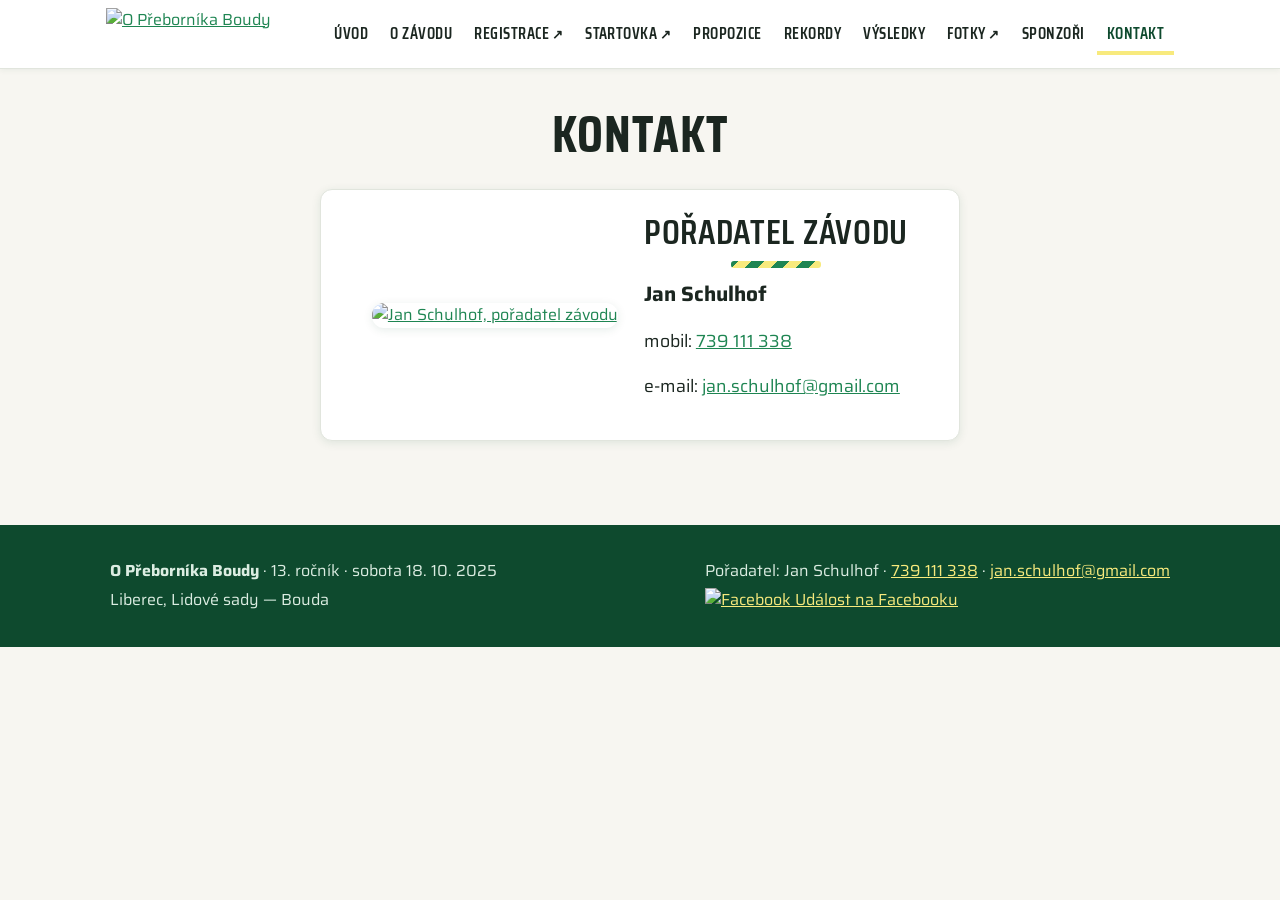
==== kontakt.html @ d89042b5 "Add files via upload" ====
<!DOCTYPE html>
<html lang="cs">
<head>
  <meta charset="utf-8">
  <meta name="viewport" content="width=device-width, initial-scale=1, viewport-fit=cover">
  <title>Kontakt — O Přeborníka Boudy</title>
  <meta name="description" content="Kontakt na pořadatele závodu O Přeborníka Boudy — Jan Schulhof.">
  <link rel="icon" href="logo.png">
  <link rel="canonical" href="https://prebornikboudy.github.io/kontakt.html">
  <meta property="og:title" content="Kontakt — O Přeborníka Boudy">
  <meta property="og:description" content="Kontakt na pořadatele závodu O Přeborníka Boudy — Jan Schulhof.">
  <meta property="og:type" content="website">
  <meta property="og:image" content="https://prebornikboudy.github.io/start.jpg">
  <link rel="preconnect" href="https://fonts.googleapis.com">
  <link rel="preconnect" href="https://fonts.gstatic.com" crossorigin>
  <link href="https://fonts.googleapis.com/css2?family=Saira+Condensed:wght@600;700&family=Saira:wght@400;600&display=swap" rel="stylesheet">
  <link rel="stylesheet" href="site.css?v=1">
  <script src="site.js?v=1" defer></script>
</head>
<body>
  <header class="listka">
    <div class="listka-vnitrek">
      <a class="listka-logo" href="index.html" aria-label="Úvodní stránka"><img src="logo.png" alt="O Přeborníka Boudy" height="52"></a>
      <button class="nav-prepinac" type="button" aria-label="Menu" aria-expanded="false">☰</button>
      <nav class="hlavni-nav" aria-label="Hlavní navigace">
      <a href="index.html">Úvod</a>
      <a href="ozavodu.html">O závodu</a>
      <a href="https://www.sportchallenge.cz/cz/prebornikboudy/2023/registrace" class="ven" target="_blank" rel="noopener">Registrace</a>
      <a href="https://www.sportchallenge.cz/cz/prebornikboudy/2023/startovka" class="ven" target="_blank" rel="noopener">Startovka</a>
      <a href="propozice.html">Propozice</a>
      <a href="rekordy.html">Rekordy</a>
      <a href="vysledky.html">Výsledky</a>
      <a href="https://www.zonerama.com/OPrebornikaBoudy/624630" class="ven" target="_blank" rel="noopener">Fotky</a>
      <a href="sponzori.html">Sponzoři</a>
      <a href="kontakt.html" class="aktivni">Kontakt</a>
      </nav>
    </div>
  </header>
  <main class="obal stred">
    <h1>Kontakt</h1>
    <div class="karta kontakt-karta" style="max-width:640px; margin:24px auto 0;">
      <a href="SuldaBig.jpg" target="_blank"><img src="Sulda.jpg" alt="Jan Schulhof, pořadatel závodu" loading="lazy"></a>
      <div class="kontakt-udaje">
        <h2 class="s-faborkem">Pořadatel závodu</h2>
        <p style="font-size:1.3rem; margin:.2em 0;"><b>Jan Schulhof</b></p>
        <p>mobil: <a href="tel:+420739111338">739 111 338</a></p>
        <p>e-mail: <a href="mailto:jan.schulhof@gmail.com">jan.schulhof@gmail.com</a></p>
      </div>
    </div>
  </main>
  <footer class="paticka">
    <div class="paticka-vnitrek">
      <div>
        <p><b>O Přeborníka Boudy</b> · 13. ročník · sobota 18.&nbsp;10.&nbsp;2025</p>
        <p>Liberec, Lidové sady — Bouda</p>
      </div>
      <div>
        <p>Pořadatel: Jan Schulhof · <a href="tel:+420739111338">739 111 338</a> · <a href="mailto:jan.schulhof@gmail.com">jan.schulhof@gmail.com</a></p>
        <p><a class="fb-odkaz" href="https://www.facebook.com/events/980581833179244" target="_blank" rel="noopener"><img src="facebook.png" alt="Facebook" loading="lazy"> Událost na Facebooku</a></p>
      </div>
    </div>
  </footer>
</body>
</html>
---- site.css ----
/* =========================================================================
   O Přeborníka Boudy — společný design celého webu
   Paleta vychází z původních barev závodu (zelená + žlutá „fáborková“).
   Bez Bootstrapu, bez jQuery. Jeden CSS pro všechny stránky.
   ========================================================================= */

:root {
  /* Barvy */
  --les:        #1E8552;   /* hlavní zelená (ztmavená kvůli kontrastu) */
  --les-svetla: #239F61;   /* původní zelená závodu */
  --les-tmava:  #0E4A2E;   /* hluboký les – patička, overlay */
  --faborek:    #F8EA7D;   /* žlutá páska značící trať */
  --papir:      #F7F6F1;   /* pozadí */
  --karta:      #FFFFFF;
  --inkoust:    #1B2620;   /* text */
  --inkoust-2:  #55635B;   /* tlumený text */
  --linka:      #E1E5DD;

  /* Písma */
  --pismo-nadpis: "Saira Condensed", "Arial Narrow", Arial, sans-serif;
  --pismo-text:   "Saira", Arial, sans-serif;

  --radius: 12px;
  --stin: 0 2px 10px rgba(14, 74, 46, .10);
  --stin-velky: 0 10px 30px rgba(14, 74, 46, .18);
  --max-sirka: 1100px;
  --vyska-listky: 69px;
}

* { box-sizing: border-box; }

html { scroll-behavior: smooth; }

body {
  margin: 0;
  background: var(--papir);
  color: var(--inkoust);
  font-family: var(--pismo-text);
  font-size: 16px;
  line-height: 1.55;
}

img { max-width: 100%; height: auto; }

a { color: var(--les); }
a:hover { color: var(--les-tmava); }

h1, h2, h3 {
  font-family: var(--pismo-nadpis);
  text-transform: uppercase;
  letter-spacing: .02em;
  line-height: 1.15;
  margin: 0 0 .5em;
}
h1 { font-size: clamp(2rem, 5vw, 3.2rem); font-weight: 700; }
h2 { font-size: clamp(1.5rem, 3.5vw, 2.2rem); font-weight: 600; }
h3 { font-size: 1.25rem; font-weight: 600; }

/* --- Fáborek: diagonální páska = podpis webu ------------------------- */
.faborek {
  height: 10px;
  background: repeating-linear-gradient(
    -45deg,
    var(--faborek) 0 14px,
    var(--les-tmava) 14px 28px
  );
  border: 0;
  margin: 0;
}
h2.s-faborkem::after {
  content: "";
  display: block;
  width: 90px;
  height: 7px;
  margin-top: 8px;
  background: repeating-linear-gradient(
    -45deg,
    var(--faborek) 0 9px,
    var(--les) 9px 18px
  );
  border-radius: 3px;
}
.stred h2.s-faborkem::after { margin-left: auto; margin-right: auto; }

/* --- Horní lišta ------------------------------------------------------ */
.listka {
  position: sticky;
  top: 0;
  z-index: 100;
  background: var(--karta);
  border-bottom: 1px solid var(--linka);
  box-shadow: 0 1px 6px rgba(14, 74, 46, .07);
}
.listka-vnitrek {
  max-width: var(--max-sirka);
  margin: 0 auto;
  padding: 8px 16px;
  display: flex;
  align-items: center;
  gap: 16px;
}
.listka-logo img { display: block; height: 52px; width: auto; }

.hlavni-nav {
  margin-left: auto;
  display: flex;
  flex-wrap: wrap;
  gap: 2px;
  font-family: var(--pismo-nadpis);
  text-transform: uppercase;
  font-weight: 600;
  font-size: 1.02rem;
  letter-spacing: .03em;
}
.hlavni-nav a {
  color: var(--inkoust);
  text-decoration: none;
  padding: 8px 10px;
  border-radius: 8px;
  white-space: nowrap;
}
.hlavni-nav a:hover { background: #EDF5EF; color: var(--les-tmava); }
.hlavni-nav a.aktivni {
  color: var(--les-tmava);
  box-shadow: inset 0 -4px 0 var(--faborek);
  border-radius: 8px 8px 0 0;
}
.hlavni-nav a.ven::after { content: " ↗"; font-size: .8em; }

.nav-prepinac {
  display: none;
  margin-left: auto;
  background: none;
  border: 1px solid var(--linka);
  border-radius: 8px;
  padding: 8px 12px;
  font-size: 1.3rem;
  line-height: 1;
  cursor: pointer;
  color: var(--inkoust);
}

@media (max-width: 900px) {
  .nav-prepinac { display: block; }
  .hlavni-nav {
    display: none;
    position: absolute;
    top: 100%;
    left: 0;
    right: 0;
    background: var(--karta);
    border-bottom: 1px solid var(--linka);
    box-shadow: var(--stin);
    flex-direction: column;
    padding: 8px;
    gap: 0;
  }
  .hlavni-nav.otevrene { display: flex; }
  .hlavni-nav a { padding: 12px 14px; }
  .hlavni-nav a.aktivni { box-shadow: inset 4px 0 0 var(--faborek); border-radius: 8px; }
}

/* --- Hero (úvodní stránka) ------------------------------------------- */
.hero {
  position: relative;
  min-height: min(72vh, 620px);
  display: flex;
  align-items: flex-end;
  color: #fff;
  background: var(--les-tmava);
  overflow: hidden;
}
.hero-foto {
  position: absolute;
  inset: 0;
  width: 100%;
  height: 100%;
  object-fit: cover;
  object-position: center 30%;
}
.hero::after {
  content: "";
  position: absolute;
  inset: 0;
  background: linear-gradient(to top, rgba(10, 46, 28, .88) 0%, rgba(10, 46, 28, .35) 45%, rgba(10, 46, 28, .15) 100%);
}
.hero-obsah {
  position: relative;
  z-index: 1;
  max-width: var(--max-sirka);
  margin: 0 auto;
  padding: 48px 20px 40px;
  width: 100%;
}
.hero h1 { margin-bottom: .2em; text-shadow: 0 2px 8px rgba(0,0,0,.4); }
.hero-rocnik {
  display: inline-block;
  font-family: var(--pismo-nadpis);
  text-transform: uppercase;
  font-weight: 700;
  letter-spacing: .06em;
  background: var(--faborek);
  color: var(--les-tmava);
  padding: 4px 14px;
  border-radius: 6px;
  margin-bottom: 14px;
}
.hero-info {
  display: flex;
  flex-wrap: wrap;
  gap: 8px 22px;
  font-size: 1.15rem;
  margin: 6px 0 22px;
  text-shadow: 0 1px 4px rgba(0,0,0,.5);
}
.hero-info b { font-weight: 600; }

/* --- Tlačítka --------------------------------------------------------- */
.tlacitka { display: flex; flex-wrap: wrap; gap: 12px; }
button.tl { border: 0; cursor: pointer; }
button.tl:disabled { opacity: .6; cursor: default; transform: none; box-shadow: none; }
.tl {
  display: inline-block;
  font-family: var(--pismo-nadpis);
  text-transform: uppercase;
  font-weight: 600;
  letter-spacing: .04em;
  font-size: 1.05rem;
  padding: 12px 26px;
  border-radius: 10px;
  text-decoration: none;
  transition: transform .15s ease, box-shadow .15s ease, background .15s ease;
}
.tl:hover { transform: translateY(-2px); box-shadow: var(--stin-velky); }
.tl-plny { background: var(--faborek); color: var(--les-tmava); }
.tl-plny:hover { background: #FBF2A3; color: var(--les-tmava); }
.tl-obrys { border: 2px solid rgba(255,255,255,.85); color: #fff; }
.tl-obrys:hover { background: rgba(255,255,255,.12); color: #fff; }
.tl-zeleny { background: var(--les); color: #fff; }
.tl-zeleny:hover { background: var(--les-tmava); color: #fff; }

/* --- Rozvržení obsahu ------------------------------------------------- */
.obal {
  max-width: var(--max-sirka);
  margin: 0 auto;
  padding: 36px 20px;
}
.stred { text-align: center; }

.karta {
  background: var(--karta);
  border: 1px solid var(--linka);
  border-radius: var(--radius);
  box-shadow: var(--stin);
  padding: 22px;
}

.mrizka-2 {
  display: grid;
  grid-template-columns: 1fr 1fr;
  gap: 24px;
  align-items: start;
}
@media (max-width: 760px) { .mrizka-2 { grid-template-columns: 1fr; } }

/* Rychlé odkazy na úvodu */
.rychle-odkazy {
  display: grid;
  grid-template-columns: repeat(auto-fit, minmax(180px, 1fr));
  gap: 14px;
}
.rychly {
  display: flex;
  align-items: center;
  justify-content: center;
  gap: 10px;
  background: var(--karta);
  border: 1px solid var(--linka);
  border-radius: var(--radius);
  box-shadow: var(--stin);
  padding: 18px 14px;
  font-family: var(--pismo-nadpis);
  text-transform: uppercase;
  font-weight: 600;
  font-size: 1.1rem;
  color: var(--inkoust);
  text-decoration: none;
  transition: transform .15s ease, box-shadow .15s ease;
}
.rychly:hover { transform: translateY(-3px); box-shadow: var(--stin-velky); color: var(--les-tmava); }
.rychly img { height: 26px; width: auto; }

/* --- Tabulky (propozice) ---------------------------------------------- */
.tab {
  width: 100%;
  border-collapse: collapse;
  background: var(--karta);
  border-radius: var(--radius);
  overflow: hidden;
  box-shadow: var(--stin);
}
.tab th {
  background: var(--les);
  color: #fff;
  font-family: var(--pismo-nadpis);
  text-transform: uppercase;
  letter-spacing: .04em;
  font-weight: 600;
  padding: 10px 14px;
  text-align: left;
}
.tab td { padding: 9px 14px; border-top: 1px solid var(--linka); }
.tab tr:nth-child(even) td { background: #F4F8F3; }

/* Program dne jako časová osa */
.program { list-style: none; margin: 0; padding: 0; }
.program li {
  display: flex;
  gap: 16px;
  align-items: baseline;
  padding: 8px 0;
  border-bottom: 1px dashed var(--linka);
}
.program li:last-child { border-bottom: 0; }
.program .cas {
  font-family: var(--pismo-nadpis);
  font-weight: 700;
  font-size: 1.2rem;
  color: var(--les);
  min-width: 64px;
  text-align: right;
}

/* --- Sekce propozic --------------------------------------------------- */
.propozice-sekce { margin-bottom: 30px; }
.propozice-sekce h2 { margin-top: 0; }

/* --- Rekordy ---------------------------------------------------------- */
.rekord-karty {
  display: grid;
  grid-template-columns: repeat(auto-fit, minmax(290px, 1fr));
  gap: 18px;
}
.rekord-karta {
  display: flex;
  gap: 16px;
  align-items: center;
  text-align: left;
}
.rekord-karta img {
  width: 96px;
  height: 72px;
  object-fit: cover;
  border-radius: 8px;
  flex-shrink: 0;
  position: relative;
  transform-origin: left center;   /* roste od levého okraje, neuteče ze stránky */
  transition: transform 1s ease-in-out;
}
.rekord-karta a:hover img {
  transform: scale(2.6);
  z-index: 10;
  box-shadow: var(--stin-velky);
}
.rekord-karta .cas-velky {
  font-family: var(--pismo-nadpis);
  font-weight: 700;
  font-size: 1.6rem;
  color: var(--les);
  display: block;
  line-height: 1.1;
}

/* Žebříček nejrychlejších časů */
.zebricek {
  width: 100%;
  border-collapse: separate;
  border-spacing: 0;
  background: var(--karta);
  border-radius: var(--radius);
  overflow: visible;   /* kvůli vyskakovacím kartám */
  box-shadow: var(--stin);
}
.zebricek thead th {
  text-align: left;
  background: var(--les);
  color: #fff;
  font-family: var(--pismo-nadpis);
  text-transform: uppercase;
  letter-spacing: .04em;
  font-weight: 600;
  padding: 10px 12px;
  position: sticky;
  top: var(--vyska-listky);  /* pod lištou */
  z-index: 5;
}
/* krycí pás v barvě pozadí nad záhlavím – zakrývá škvírku mezi lištou
   a záhlavím, ve které jinak při rolování problikává text řádků */
.zebricek thead th::before {
  content: "";
  position: absolute;
  left: 0;
  right: 0;
  bottom: 100%;
  height: 24px;
  background: var(--papir);
}
.zebricek td {
  padding: 8px 12px;
  border-top: 1px solid var(--linka);
  vertical-align: middle;
}
.zebricek > tbody > tr:hover > td { background: #F1F7EE; }

/* startovní číslo = pořadí */
.bib {
  display: inline-flex;
  align-items: center;
  justify-content: center;
  min-width: 44px;
  padding: 3px 8px;
  border: 2px solid var(--inkoust);
  border-radius: 6px;
  background: #fff;
  font-family: var(--pismo-nadpis);
  font-weight: 700;
  font-size: 1.05rem;
}
tr.top-1 .bib { background: #FFD84D; border-color: #B8860B; }
tr.top-2 .bib { background: #E8E8E8; border-color: #8C8C8C; }
tr.top-3 .bib { background: #EFC199; border-color: #A05C2C; }
tr.top-1 td, tr.top-2 td, tr.top-3 td { font-weight: 600; }

.zebricek .cas-b {
  font-family: var(--pismo-nadpis);
  font-weight: 700;
  font-size: 1.15rem;
  color: var(--les-tmava);
}

/* Foto s vyskakovací kartou dalších časů */
.foto-bunka { position: relative; }
.foto-bunka > a img,
.foto-bunka > .foto-spoust img {
  width: 64px;
  height: 46px;
  object-fit: cover;
  border-radius: 6px;
  display: block;
  position: relative;
  z-index: 1;
  transition: transform .8s ease-in-out;
}
.foto-bunka:hover > a img,
.foto-bunka:hover > .foto-spoust img { transform: scale(1.6); z-index: 2; }

.foto-spoust {
  background: none;
  border: 0;
  padding: 0;
  cursor: pointer;
  display: block;
  position: relative;
}
/* tečka signalizující, že jsou k dispozici další časy */
.foto-spoust::after {
  content: "+" attr(data-pocet);
  position: absolute;
  right: -7px;
  top: -7px;
  background: var(--faborek);
  color: var(--les-tmava);
  border: 1px solid var(--les-tmava);
  font: 700 .72rem var(--pismo-nadpis);
  border-radius: 999px;
  padding: 1px 5px;
  line-height: 1.2;
}

.dalsi-casy {
  position: absolute;
  right: calc(100% + 10px);
  top: 50%;
  transform: translateY(-50%) translateX(6px);
  background: var(--karta);
  border: 1px solid var(--linka);
  border-top: 5px solid var(--faborek);
  border-radius: 10px;
  box-shadow: var(--stin-velky);
  padding: 12px 14px;
  min-width: 230px;
  z-index: 20;
  opacity: 0;
  visibility: hidden;
  pointer-events: none;
  transition: opacity .16s ease, transform .16s ease, visibility .16s;
  transition-delay: .3s;          /* odpuštění při přejíždění myší */
  text-align: left;
}
/* neviditelný můstek přes mezeru mezi fotkou a kartou */
.dalsi-casy::before {
  content: "";
  position: absolute;
  left: 100%;
  top: -6px;
  bottom: -6px;
  width: 16px;
}
.foto-bunka:hover .dalsi-casy,
.foto-bunka.otevrena .dalsi-casy {
  opacity: 1;
  visibility: visible;
  pointer-events: auto;
  transform: translateY(-50%) translateX(0);
  transition-delay: 0s;
}
.dalsi-casy h4 {
  margin: 0 0 8px;
  font-family: var(--pismo-nadpis);
  text-transform: uppercase;
  font-size: .95rem;
  letter-spacing: .04em;
  color: var(--les-tmava);
}
.dalsi-casy table { border-collapse: collapse; width: 100%; }
.dalsi-casy td { padding: 4px 8px 4px 0; border: 0; }
.dalsi-casy img {
  width: 52px;
  height: 38px;
  object-fit: cover;
  border-radius: 5px;
  display: block;
  transition: transform .9s ease-in-out;
}
.dalsi-casy a:hover img { transform: scale(1.5); }
.dalsi-casy .dc-cas { font-weight: 600; white-space: nowrap; }
.dalsi-casy .dc-bezfoto {
  display: inline-block;
  width: 52px;
  text-align: center;
  color: var(--inkoust-2);
}
.dalsi-casy .dc-rok { color: var(--inkoust-2); }

/* na užších displejích vyskočí karta nad fotku místo doleva */
@media (max-width: 760px) {
  .dalsi-casy {
    right: 0;
    top: auto;
    bottom: calc(100% + 8px);
    transform: translateY(4px);
  }
  .foto-bunka:hover .dalsi-casy,
  .foto-bunka.otevrena .dalsi-casy { transform: translateY(0); }
  .dalsi-casy::before {
    left: 0;
    right: 0;
    width: auto;
    top: 100%;
    bottom: auto;
    height: 14px;
  }
  .zebricek thead th { top: var(--vyska-listky); font-size: .9rem; padding: 8px 8px; }
  .zebricek td { padding: 7px 8px; }
}

/* --- Sponzoři --------------------------------------------------------- */
.sponzori-mrizka {
  display: grid;
  grid-template-columns: repeat(auto-fit, minmax(220px, 1fr));
  gap: 18px;
  align-items: stretch;
}
.sponzor {
  display: flex;
  align-items: center;
  justify-content: center;
  background: var(--karta);
  border: 1px solid var(--linka);
  border-radius: var(--radius);
  box-shadow: var(--stin);
  padding: 24px;
  min-height: 150px;
  transition: transform .15s ease, box-shadow .15s ease;
}
.sponzor:hover { transform: translateY(-3px); box-shadow: var(--stin-velky); }
.sponzor img { max-height: 110px; width: auto; max-width: 100%; }

/* --- Kontakt ---------------------------------------------------------- */
.kontakt-karta {
  display: flex;
  gap: 26px;
  align-items: center;
  flex-wrap: wrap;
  justify-content: center;
  text-align: left;
}
.kontakt-karta img {
  width: 220px;
  border-radius: var(--radius);
  box-shadow: var(--stin);
}
.kontakt-udaje { font-size: 1.1rem; }
.kontakt-udaje h2 { margin-bottom: .3em; }

/* --- Video / mapa ------------------------------------------------------ */
video { width: 100%; border-radius: var(--radius); box-shadow: var(--stin); background: #000; }
.mapa-obr img { border-radius: var(--radius); box-shadow: var(--stin); }

/* --- Patička ---------------------------------------------------------- */
.paticka {
  background: var(--les-tmava);
  color: #DCEDE2;
  margin-top: 48px;
}
.paticka-vnitrek {
  max-width: var(--max-sirka);
  margin: 0 auto;
  padding: 30px 20px;
  display: flex;
  flex-wrap: wrap;
  gap: 20px 40px;
  align-items: center;
  justify-content: space-between;
}
.paticka a { color: var(--faborek); }
.paticka a:hover { color: #fff; }
.paticka .fb-odkaz img { height: 40px; width: 40px; vertical-align: middle; }
.paticka p { margin: 4px 0; }

/* --- Back-to-top tlačítko (na všech stránkách) ------------------------ */
#backToTop {
  position: fixed;
  right: 0;
  bottom: 0;
  width: 48px;
  height: 48px;
  margin: 0;
  padding: 0;
  border: none;
  border-radius: 0;
  background: var(--les);
  color: #fff;
  display: inline-flex;
  align-items: center;
  justify-content: center;
  font-size: 20px;
  cursor: pointer;
  z-index: 9999;
  box-shadow: 0 6px 16px rgba(0, 0, 0, .2);
  opacity: 0;
  visibility: hidden;
  pointer-events: none;
  transform: translateY(8px);
  transition: opacity .2s ease, transform .2s ease, visibility .2s;
}
#backToTop:hover { background: var(--les-tmava); }
#backToTop.show {
  opacity: 1;
  visibility: visible;
  pointer-events: auto;
  transform: translateY(0);
}
@media (max-width: 768px) {
  #backToTop {
    width: 29px;
    height: 29px;
    font-size: 14px;
  }
}

/* --- Přístupnost a pohyb ---------------------------------------------- */
:focus-visible {
  outline: 3px solid var(--les-svetla);
  outline-offset: 2px;
  border-radius: 4px;
}

@media (prefers-reduced-motion: reduce) {
  html { scroll-behavior: auto; }
  *, *::before, *::after { transition: none !important; animation: none !important; }
}
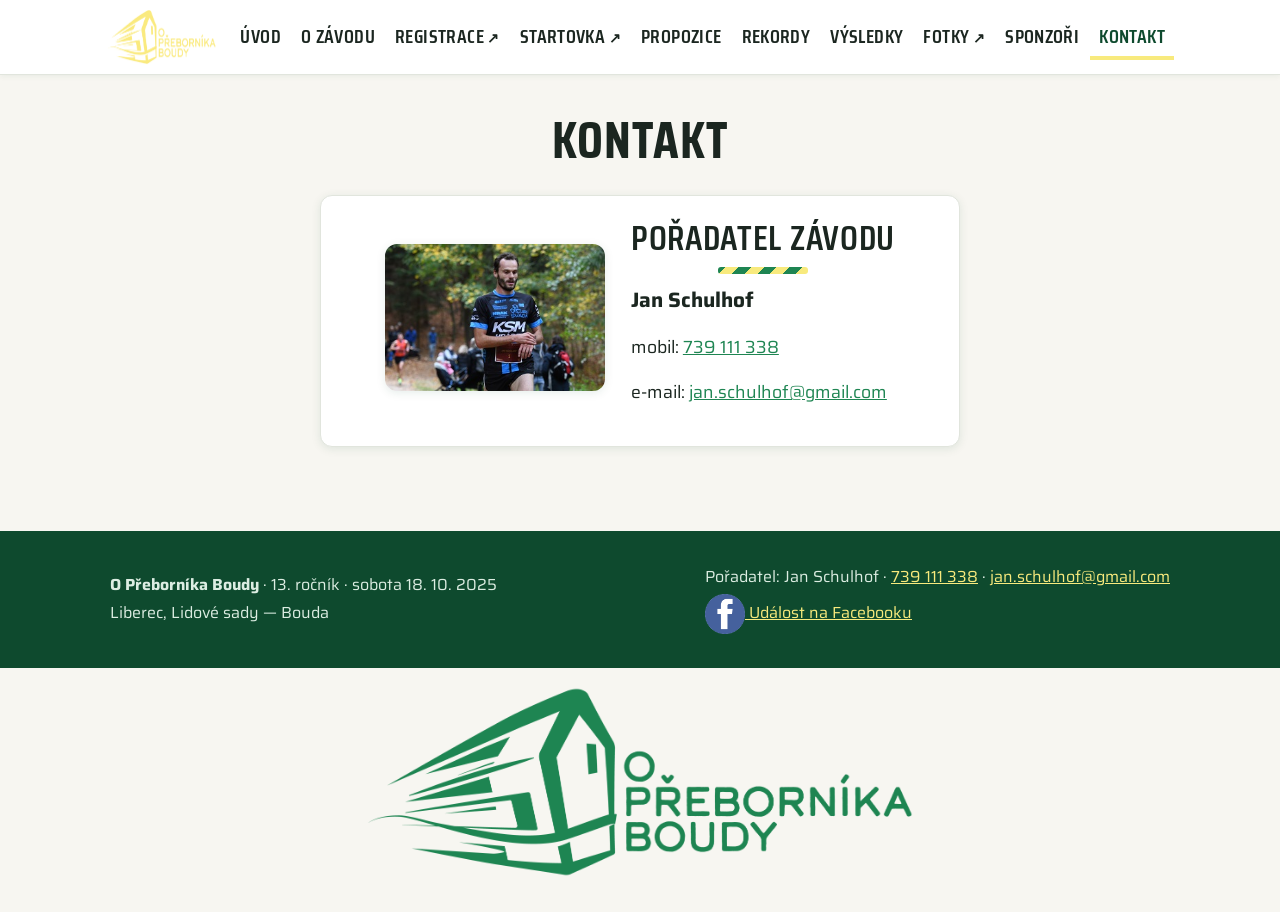
==== commit 0ea32255: "Add files via upload" ====
--- a/kontakt.html
+++ b/kontakt.html
@@ -60,5 +60,8 @@
       </div>
     </div>
   </footer>
+  <div class="logo-pas">
+    <img src="logo-velke-zelene.png" alt="O Přeborníka Boudy" loading="lazy">
+  </div>
 </body>
 </html>
--- a/site.css
+++ b/site.css
@@ -24,7 +24,7 @@
   --stin: 0 2px 10px rgba(14, 74, 46, .10);
   --stin-velky: 0 10px 30px rgba(14, 74, 46, .18);
   --max-sirka: 1100px;
-  --vyska-listky: 69px;
+  --vyska-listky: 79px;
 }
 
 * { box-sizing: border-box; }
@@ -94,12 +94,12 @@
 .listka-vnitrek {
   max-width: var(--max-sirka);
   margin: 0 auto;
-  padding: 8px 16px;
-  display: flex;
-  align-items: center;
-  gap: 16px;
-}
-.listka-logo img { display: block; height: 52px; width: auto; }
+  padding: 6px 16px;
+  display: flex;
+  align-items: center;
+  gap: 14px;
+}
+.listka-logo img { display: block; height: 62px; width: auto; }
 
 .hlavni-nav {
   margin-left: auto;
@@ -109,13 +109,16 @@
   font-family: var(--pismo-nadpis);
   text-transform: uppercase;
   font-weight: 600;
-  font-size: 1.02rem;
-  letter-spacing: .03em;
+  font-size: 1.22rem;
+  letter-spacing: .02em;
+  flex-wrap: nowrap;
+  align-items: center;
 }
 .hlavni-nav a {
   color: var(--inkoust);
   text-decoration: none;
-  padding: 8px 10px;
+  padding: 8px 9px;
+  white-space: nowrap;
   border-radius: 8px;
   white-space: nowrap;
 }
@@ -125,7 +128,7 @@
   box-shadow: inset 0 -4px 0 var(--faborek);
   border-radius: 8px 8px 0 0;
 }
-.hlavni-nav a.ven::after { content: " ↗"; font-size: .8em; }
+.hlavni-nav a.ven::after { content: " ↗"; font-size: .72em; }
 
 .nav-prepinac {
   display: none;
@@ -140,7 +143,15 @@
   color: var(--inkoust);
 }
 
-@media (max-width: 900px) {
+/* Mobil na šířku a menší tablety: všechny sekce přímo v liště, jen zhuštěné */
+@media (min-width: 701px) and (max-width: 1150px) {
+  .hlavni-nav { font-size: 1rem; }
+  .hlavni-nav a { padding: 8px 7px; }
+  .listka-vnitrek { gap: 8px; }
+}
+
+/* Mobil na výšku: menu pod tlačítkem, posuvné, aby byly vždy vidět všechny položky */
+@media (max-width: 700px) {
   .nav-prepinac { display: block; }
   .hlavni-nav {
     display: none;
@@ -154,6 +165,9 @@
     flex-direction: column;
     padding: 8px;
     gap: 0;
+    max-height: calc(100dvh - var(--vyska-listky));
+    overflow-y: auto;
+    -webkit-overflow-scrolling: touch;
   }
   .hlavni-nav.otevrene { display: flex; }
   .hlavni-nav a { padding: 12px 14px; }
@@ -391,19 +405,8 @@
   font-weight: 600;
   padding: 10px 12px;
   position: sticky;
-  top: var(--vyska-listky);  /* pod lištou */
+  top: calc(var(--vyska-listky) - 2px);  /* 2 px pod lištu, ať nevzniká škvírka */
   z-index: 5;
-}
-/* krycí pás v barvě pozadí nad záhlavím – zakrývá škvírku mezi lištou
-   a záhlavím, ve které jinak při rolování problikává text řádků */
-.zebricek thead th::before {
-  content: "";
-  position: absolute;
-  left: 0;
-  right: 0;
-  bottom: 100%;
-  height: 24px;
-  background: var(--papir);
 }
 .zebricek td {
   padding: 8px 12px;
@@ -462,6 +465,20 @@
   display: block;
   position: relative;
 }
+/* řádky bez fotky: místo náhledu decentní čudlík s hodinami */
+.foto-spoust-bezfoto {
+  width: 64px;
+  height: 46px;
+  border: 1px dashed var(--linka);
+  border-radius: 6px;
+  background: #fff;
+  color: var(--inkoust-2);
+  font-size: 1.15rem;
+  display: inline-flex;
+  align-items: center;
+  justify-content: center;
+}
+.foto-bunka:hover .foto-spoust-bezfoto { border-color: var(--les); color: var(--les); }
 /* tečka signalizující, že jsou k dispozici další časy */
 .foto-spoust::after {
   content: "+" attr(data-pocet);
@@ -560,7 +577,7 @@
     bottom: auto;
     height: 14px;
   }
-  .zebricek thead th { top: var(--vyska-listky); font-size: .9rem; padding: 8px 8px; }
+  .zebricek thead th { top: calc(var(--vyska-listky) - 2px); font-size: .9rem; padding: 8px 8px; }
   .zebricek td { padding: 7px 8px; }
 }
 
@@ -606,6 +623,20 @@
 /* --- Video / mapa ------------------------------------------------------ */
 video { width: 100%; border-radius: var(--radius); box-shadow: var(--stin); background: #000; }
 .mapa-obr img { border-radius: var(--radius); box-shadow: var(--stin); }
+
+/* --- Velké logo na úvodní stránce (jen PC) ---------------------------- */
+.logo-pas {
+  text-align: center;
+  padding: 6px 20px 14px;
+}
+.logo-pas img {
+  max-width: 560px;
+  width: 58%;
+  height: auto;
+}
+@media (max-width: 768px) {
+  .logo-pas { display: none; }
+}
 
 /* --- Patička ---------------------------------------------------------- */
 .paticka {
